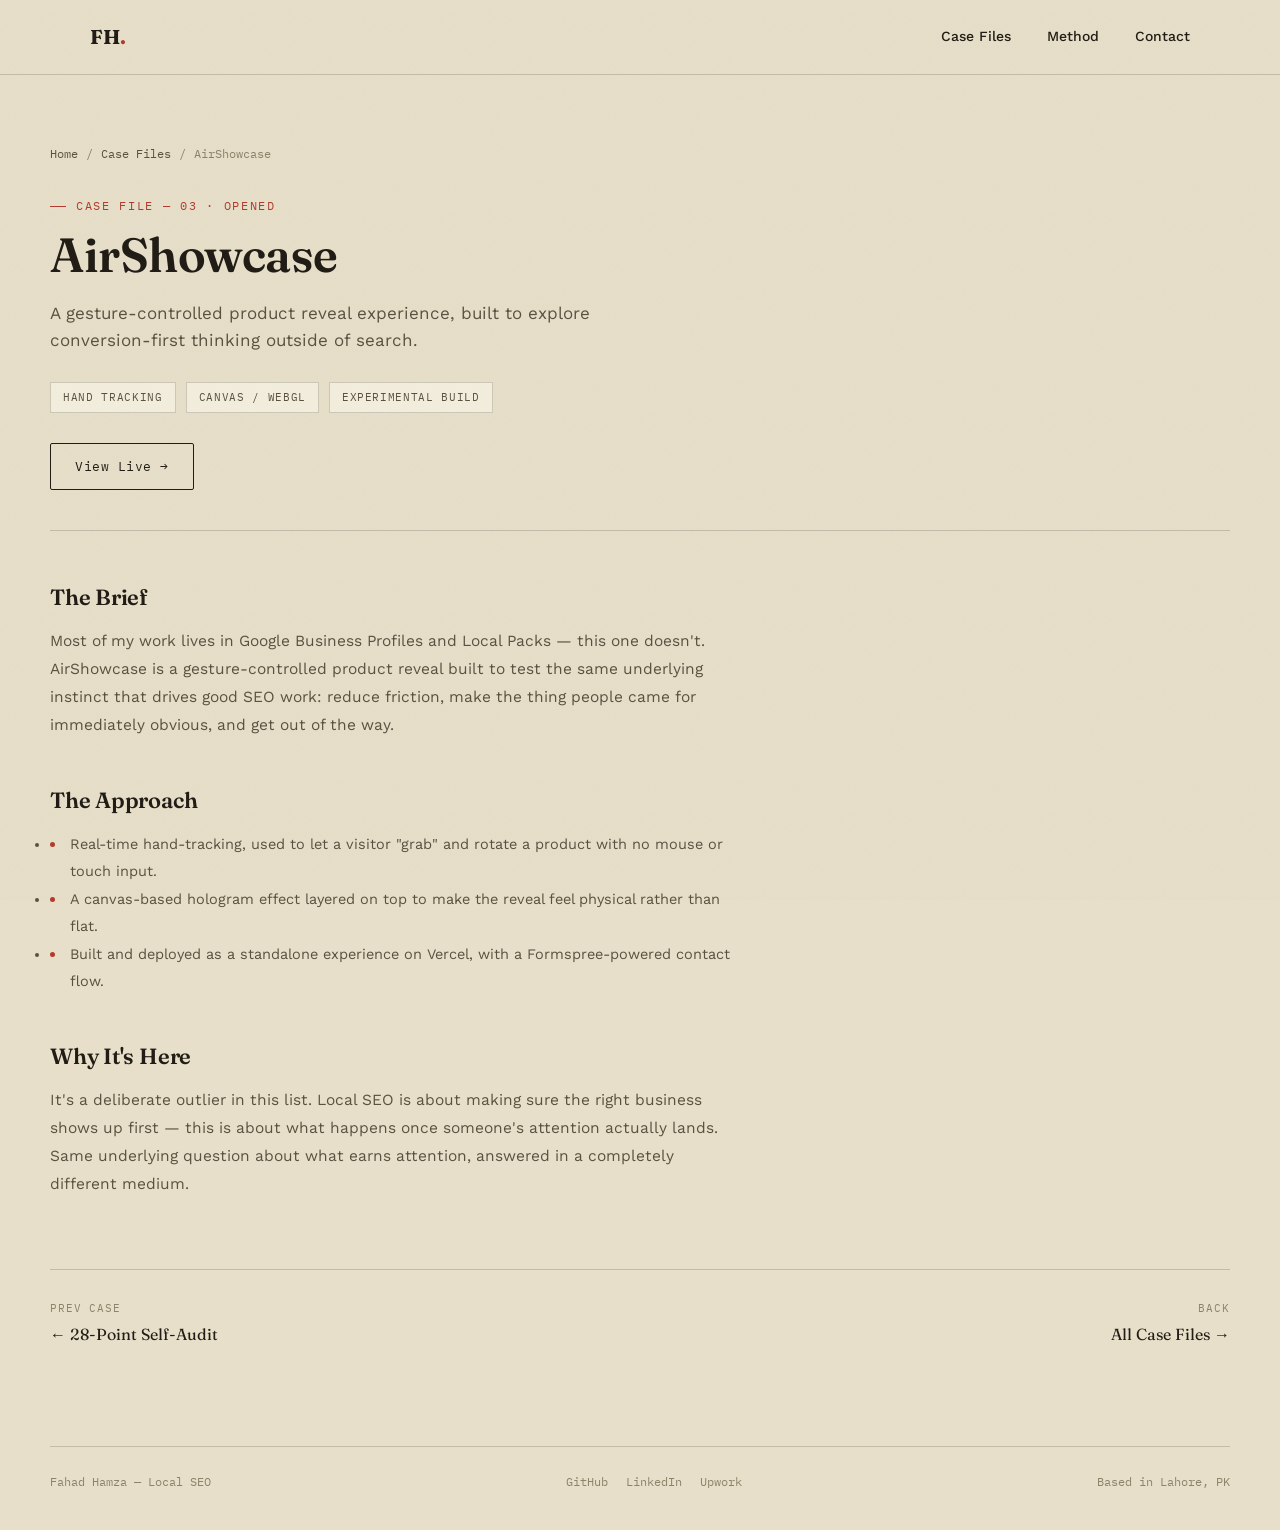
==== case-airshowcase.html @ e49c756f "Add files via upload" ====
<!DOCTYPE html>
<html lang="en">
<head>
<meta charset="UTF-8">
<meta name="viewport" content="width=device-width, initial-scale=1.0">
<title>AirShowcase — Case File 03 — Fahad Hamza</title>
<meta name="description" content="A gesture-controlled product reveal experience — hand-tracking and a canvas hologram effect — exploring conversion-first thinking outside of search.">
<link rel="preconnect" href="https://fonts.googleapis.com">
<link rel="preconnect" href="https://fonts.gstatic.com" crossorigin>
<link href="https://fonts.googleapis.com/css2?family=Fraunces:opsz,wght@9..144,300;9..144,500;9..144,600;9..144,700&family=Work+Sans:wght@400;500;600&family=IBM+Plex+Mono:wght@400;500&display=swap" rel="stylesheet">
<style>
  :root{
    --paper:#e7dfc9;
    --paper-light:#f3eedd;
    --paper-dark:#ded3b3;
    --ink:#211d16;
    --ink-soft:#5a5240;
    --ink-faint:#8c8368;
    --stamp-red:#b23b2e;
    --stamp-green:#4b6b4e;
    --line:rgba(33,29,22,0.18);
    --serif:'Fraunces', Georgia, serif;
    --sans:'Work Sans', -apple-system, BlinkMacSystemFont, sans-serif;
    --mono:'IBM Plex Mono', 'Courier New', monospace;
    --max:1180px;
  }

  *{margin:0;padding:0;box-sizing:border-box;}
  html{scroll-behavior:smooth;}
  body{
    background:var(--paper);color:var(--ink);font-family:var(--sans);
    font-size:16px;line-height:1.5;position:relative;overflow-x:hidden;
  }
  body::before{
    content:'';position:fixed;inset:0;
    background-image:url("data:image/svg+xml,%3Csvg xmlns='http://www.w3.org/2000/svg' width='200' height='200'%3E%3Cfilter id='n'%3E%3CfeTurbulence type='fractalNoise' baseFrequency='0.85' numOctaves='2' stitchTiles='stitch'/%3E%3C/filter%3E%3Crect width='100%25' height='100%25' filter='url(%23n)'/%3E%3C/svg%3E");
    opacity:0.045;mix-blend-mode:multiply;pointer-events:none;z-index:999;
  }
  .wrap{max-width:var(--max);margin:0 auto;padding:0 40px;}
  a{color:inherit;text-decoration:none;}
  h1,h2,h3{font-family:var(--serif);font-weight:600;letter-spacing:-0.01em;}

  .eyebrow{
    font-family:var(--mono);font-size:12px;letter-spacing:0.14em;text-transform:uppercase;
    color:var(--stamp-red);display:flex;align-items:center;gap:10px;
  }
  .eyebrow::before{content:'';width:16px;height:1px;background:var(--stamp-red);display:inline-block;}

  /* ---------- NAV ---------- */
  .nav{position:sticky;top:0;z-index:50;background:rgba(231,223,201,0.86);backdrop-filter:blur(6px);border-bottom:1px solid var(--line);}
  .nav__inner{display:flex;align-items:center;justify-content:space-between;padding:22px 40px;max-width:var(--max);margin:0 auto;}
  .nav__mark{font-family:var(--serif);font-size:20px;font-weight:700;}
  .nav__mark span{color:var(--stamp-red);}
  .nav__links{display:flex;gap:36px;font-size:14px;font-weight:500;}
  .nav__links a{position:relative;padding-bottom:2px;}
  .nav__links a::after{content:'';position:absolute;left:0;bottom:0;width:0;height:1px;background:var(--ink);transition:width .3s ease;}
  .nav__links a:hover::after{width:100%;}

  .btn{
    font-family:var(--mono);font-size:13px;letter-spacing:0.04em;
    padding:13px 24px;border:1px solid var(--ink);border-radius:2px;
    transition:background .25s ease,color .25s ease;display:inline-block;
  }
  .btn:hover{background:var(--ink);color:var(--paper-light);}

  /* ---------- BRIEF (case detail) ---------- */
  .brief{padding:70px 0 100px;}
  .brief__crumb{font-family:var(--mono);font-size:12px;color:var(--ink-faint);margin-bottom:34px;display:flex;gap:8px;align-items:center;flex-wrap:wrap;}
  .brief__crumb a{color:var(--ink-soft);}
  .brief__crumb a:hover{color:var(--stamp-red);}
  .brief__head{padding-bottom:40px;border-bottom:1px solid var(--line);margin-bottom:50px;}
  .brief__head h1{font-size:clamp(32px,4.4vw,48px);margin-top:14px;max-width:760px;line-height:1.1;}
  .brief__sub{margin-top:18px;font-size:17px;color:var(--ink-soft);max-width:640px;line-height:1.6;}
  .brief__tags{display:flex;flex-wrap:wrap;gap:10px;margin-top:28px;}
  .brief__tag{font-family:var(--mono);font-size:11px;letter-spacing:0.06em;text-transform:uppercase;color:var(--ink-soft);border:1px solid var(--line);padding:6px 12px;background:var(--paper-light);}
  .brief__cta{margin-top:30px;}

  .brief__body{max-width:680px;}
  .brief__block{margin-bottom:44px;}
  .brief__block:last-child{margin-bottom:0;}
  .brief__block h2{font-size:22px;margin-bottom:14px;}
  .brief__block p{font-size:15.5px;color:var(--ink-soft);line-height:1.8;}
  .brief__block ul{margin-top:8px;}
  .brief__block li{font-size:14.5px;color:var(--ink-soft);line-height:1.9;padding-left:20px;position:relative;}
  .brief__block li::before{content:'';position:absolute;left:0;top:11px;width:5px;height:5px;background:var(--stamp-red);border-radius:50%;}

  .brief__nav{display:flex;justify-content:space-between;gap:20px;margin-top:70px;padding-top:30px;border-top:1px solid var(--line);font-family:var(--mono);font-size:12px;flex-wrap:wrap;}
  .brief__nav a{display:flex;flex-direction:column;gap:6px;}
  .brief__nav a span:first-child{color:var(--ink-faint);letter-spacing:0.08em;text-transform:uppercase;font-size:11px;}
  .brief__nav a span:last-child{color:var(--ink);font-family:var(--serif);font-size:16px;}
  .brief__nav a:hover span:last-child{color:var(--stamp-red);}
  .brief__nav a:last-child{text-align:right;align-items:flex-end;}

  .foot{padding:26px 0 40px;display:flex;justify-content:space-between;align-items:center;flex-wrap:wrap;gap:14px;
    font-family:var(--mono);font-size:11.5px;color:var(--ink-faint);border-top:1px solid var(--line);}
  .foot__social{display:flex;gap:18px;}
  .foot__social a{transition:color .2s ease;}
  .foot__social a:hover{color:var(--stamp-red);}

  @media (max-width:920px){
    .wrap{padding:0 24px;}
    .nav__inner{padding:18px 24px;}
    .nav__links{gap:20px;font-size:13px;}
    .brief__nav{flex-direction:column;}
    .brief__nav a:last-child{text-align:left;align-items:flex-start;}
  }
  @media (prefers-reduced-motion:reduce){
    *{animation-duration:0.01ms !important;animation-delay:0s !important;transition:none !important;}
  }
</style>
</head>
<body>

<nav class="nav">
  <div class="nav__inner">
    <a class="nav__mark" href="index.html">FH<span>.</span></a>
    <div class="nav__links">
      <a href="index.html#work">Case Files</a>
      <a href="index.html#method">Method</a>
      <a href="index.html#contact">Contact</a>
    </div>
  </div>
</nav>

<main class="brief wrap">
  <div class="brief__crumb">
    <a href="index.html">Home</a><span>/</span><a href="index.html#work">Case Files</a><span>/</span><span>AirShowcase</span>
  </div>

  <div class="brief__head">
    <div class="eyebrow">Case file — 03 · Opened</div>
    <h1>AirShowcase</h1>
    <p class="brief__sub">A gesture-controlled product reveal experience, built to explore conversion-first thinking outside of search.</p>
    <div class="brief__tags">
      <span class="brief__tag">Hand Tracking</span>
      <span class="brief__tag">Canvas / WebGL</span>
      <span class="brief__tag">Experimental Build</span>
    </div>
    <div class="brief__cta">
      <a class="btn" href="https://air-show-case.vercel.app" target="_blank" rel="noopener noreferrer">View Live &rarr;</a>
    </div>
  </div>

  <div class="brief__body">
    <div class="brief__block">
      <h2>The Brief</h2>
      <p>Most of my work lives in Google Business Profiles and Local Packs — this one doesn't. AirShowcase is a gesture-controlled product reveal built to test the same underlying instinct that drives good SEO work: reduce friction, make the thing people came for immediately obvious, and get out of the way.</p>
    </div>

    <div class="brief__block">
      <h2>The Approach</h2>
      <ul>
        <li>Real-time hand-tracking, used to let a visitor "grab" and rotate a product with no mouse or touch input.</li>
        <li>A canvas-based hologram effect layered on top to make the reveal feel physical rather than flat.</li>
        <li>Built and deployed as a standalone experience on Vercel, with a Formspree-powered contact flow.</li>
      </ul>
    </div>

    <div class="brief__block">
      <h2>Why It's Here</h2>
      <p>It's a deliberate outlier in this list. Local SEO is about making sure the right business shows up first — this is about what happens once someone's attention actually lands. Same underlying question about what earns attention, answered in a completely different medium.</p>
    </div>
  </div>

  <div class="brief__nav">
    <a href="case-self-audit.html"><span>Prev Case</span><span>&larr; 28-Point Self-Audit</span></a>
    <a href="index.html#work"><span>Back</span><span>All Case Files &rarr;</span></a>
  </div>
</main>

<div class="foot wrap">
  <span>Fahad Hamza — Local SEO</span>
  <div class="foot__social">
    <a href="https://github.com/DAHAF-F" target="_blank" rel="noopener noreferrer">GitHub</a>
    <a href="https://www.linkedin.com/in/fahad--hamza/" target="_blank" rel="noopener noreferrer">LinkedIn</a>
    <a href="https://www.upwork.com/freelancers/~0149811f40c771a50b" target="_blank" rel="noopener noreferrer">Upwork</a>
  </div>
  <span>Based in Lahore, PK</span>
</div>

</body>
</html>
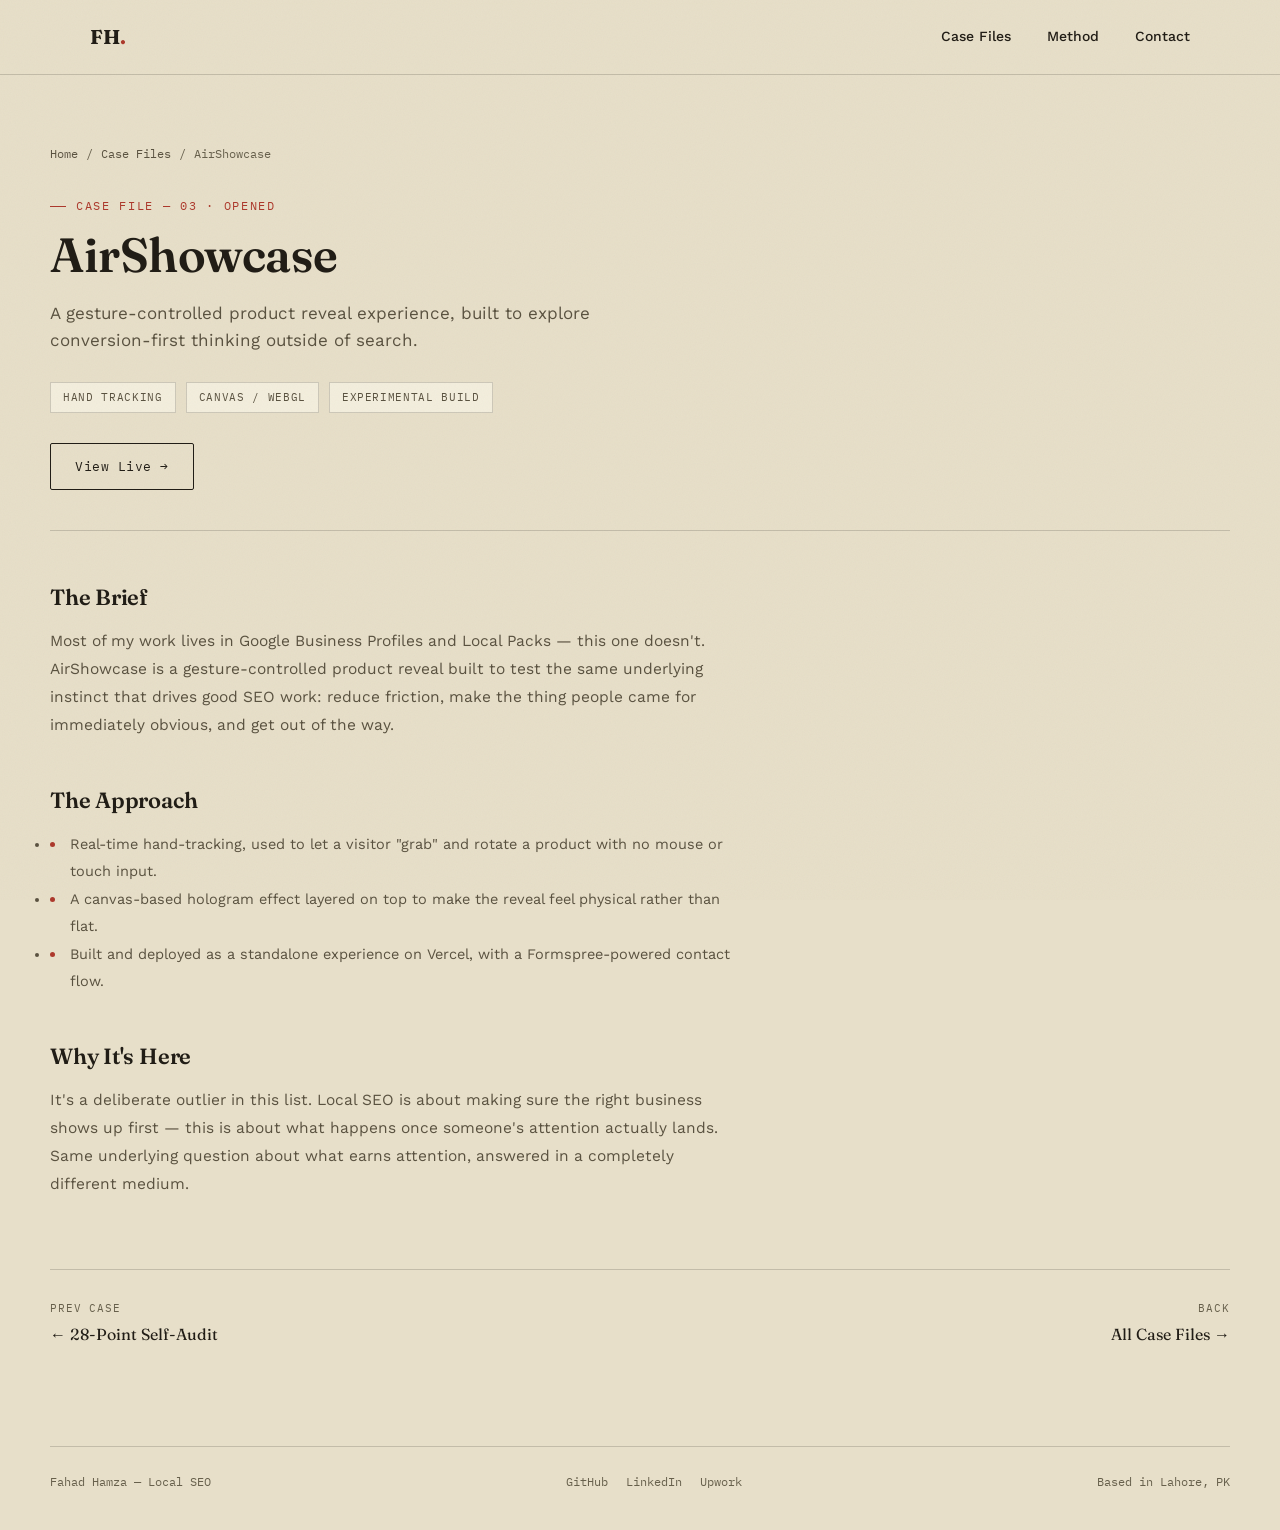
==== commit 37308204: "Update case-airshowcase.html" ====
--- a/case-airshowcase.html
+++ b/case-airshowcase.html
@@ -1,10 +1,37 @@
 <!DOCTYPE html>
 <html lang="en">
 <head>
+<!-- Google tag (gtag.js) -->
+<script async src="https://www.googletagmanager.com/gtag/js?id=G-F7WQBKZJVS"></script>
+<script>
+  window.dataLayer = window.dataLayer || [];
+  function gtag(){dataLayer.push(arguments);}
+  gtag('js', new Date());
+  gtag('config', 'G-F7WQBKZJVS');
+</script>
 <meta charset="UTF-8">
 <meta name="viewport" content="width=device-width, initial-scale=1.0">
 <title>AirShowcase — Case File 03 — Fahad Hamza</title>
-<meta name="description" content="A gesture-controlled product reveal experience — hand-tracking and a canvas hologram effect — exploring conversion-first thinking outside of search.">
+<meta name="description" content="A gesture-controlled product reveal built with real-time hand-tracking and a canvas hologram effect — conversion-first thinking outside of search.">
+<link rel="canonical" href="https://portfolio-deci.vercel.app/case-airshowcase.html">
+<meta property="og:type" content="article">
+<meta property="og:title" content="AirShowcase — Case File 03 — Fahad Hamza">
+<meta property="og:description" content="A gesture-controlled product reveal built with real-time hand-tracking and a canvas hologram effect — conversion-first thinking outside of search.">
+<meta property="og:url" content="https://portfolio-deci.vercel.app/case-airshowcase.html">
+<meta name="twitter:card" content="summary">
+<meta name="twitter:title" content="AirShowcase — Case File 03 — Fahad Hamza">
+<meta name="twitter:description" content="A gesture-controlled product reveal built with real-time hand-tracking and a canvas hologram effect — conversion-first thinking outside of search.">
+<script type="application/ld+json">
+{
+  "@context": "https://schema.org",
+  "@type": "BreadcrumbList",
+  "itemListElement": [
+    {"@type": "ListItem", "position": 1, "name": "Home", "item": "https://portfolio-deci.vercel.app/"},
+    {"@type": "ListItem", "position": 2, "name": "Case Files", "item": "https://portfolio-deci.vercel.app/#work"},
+    {"@type": "ListItem", "position": 3, "name": "AirShowcase", "item": "https://portfolio-deci.vercel.app/case-airshowcase.html"}
+  ]
+}
+</script>
 <link rel="preconnect" href="https://fonts.googleapis.com">
 <link rel="preconnect" href="https://fonts.gstatic.com" crossorigin>
 <link href="https://fonts.googleapis.com/css2?family=Fraunces:opsz,wght@9..144,300;9..144,500;9..144,600;9..144,700&family=Work+Sans:wght@400;500;600&family=IBM+Plex+Mono:wght@400;500&display=swap" rel="stylesheet">
@@ -15,8 +42,8 @@
     --paper-dark:#ded3b3;
     --ink:#211d16;
     --ink-soft:#5a5240;
-    --ink-faint:#8c8368;
-    --stamp-red:#b23b2e;
+    --ink-faint:#67604c;
+    --stamp-red:#ad392c;
     --stamp-green:#4b6b4e;
     --line:rgba(33,29,22,0.18);
     --serif:'Fraunces', Georgia, serif;
